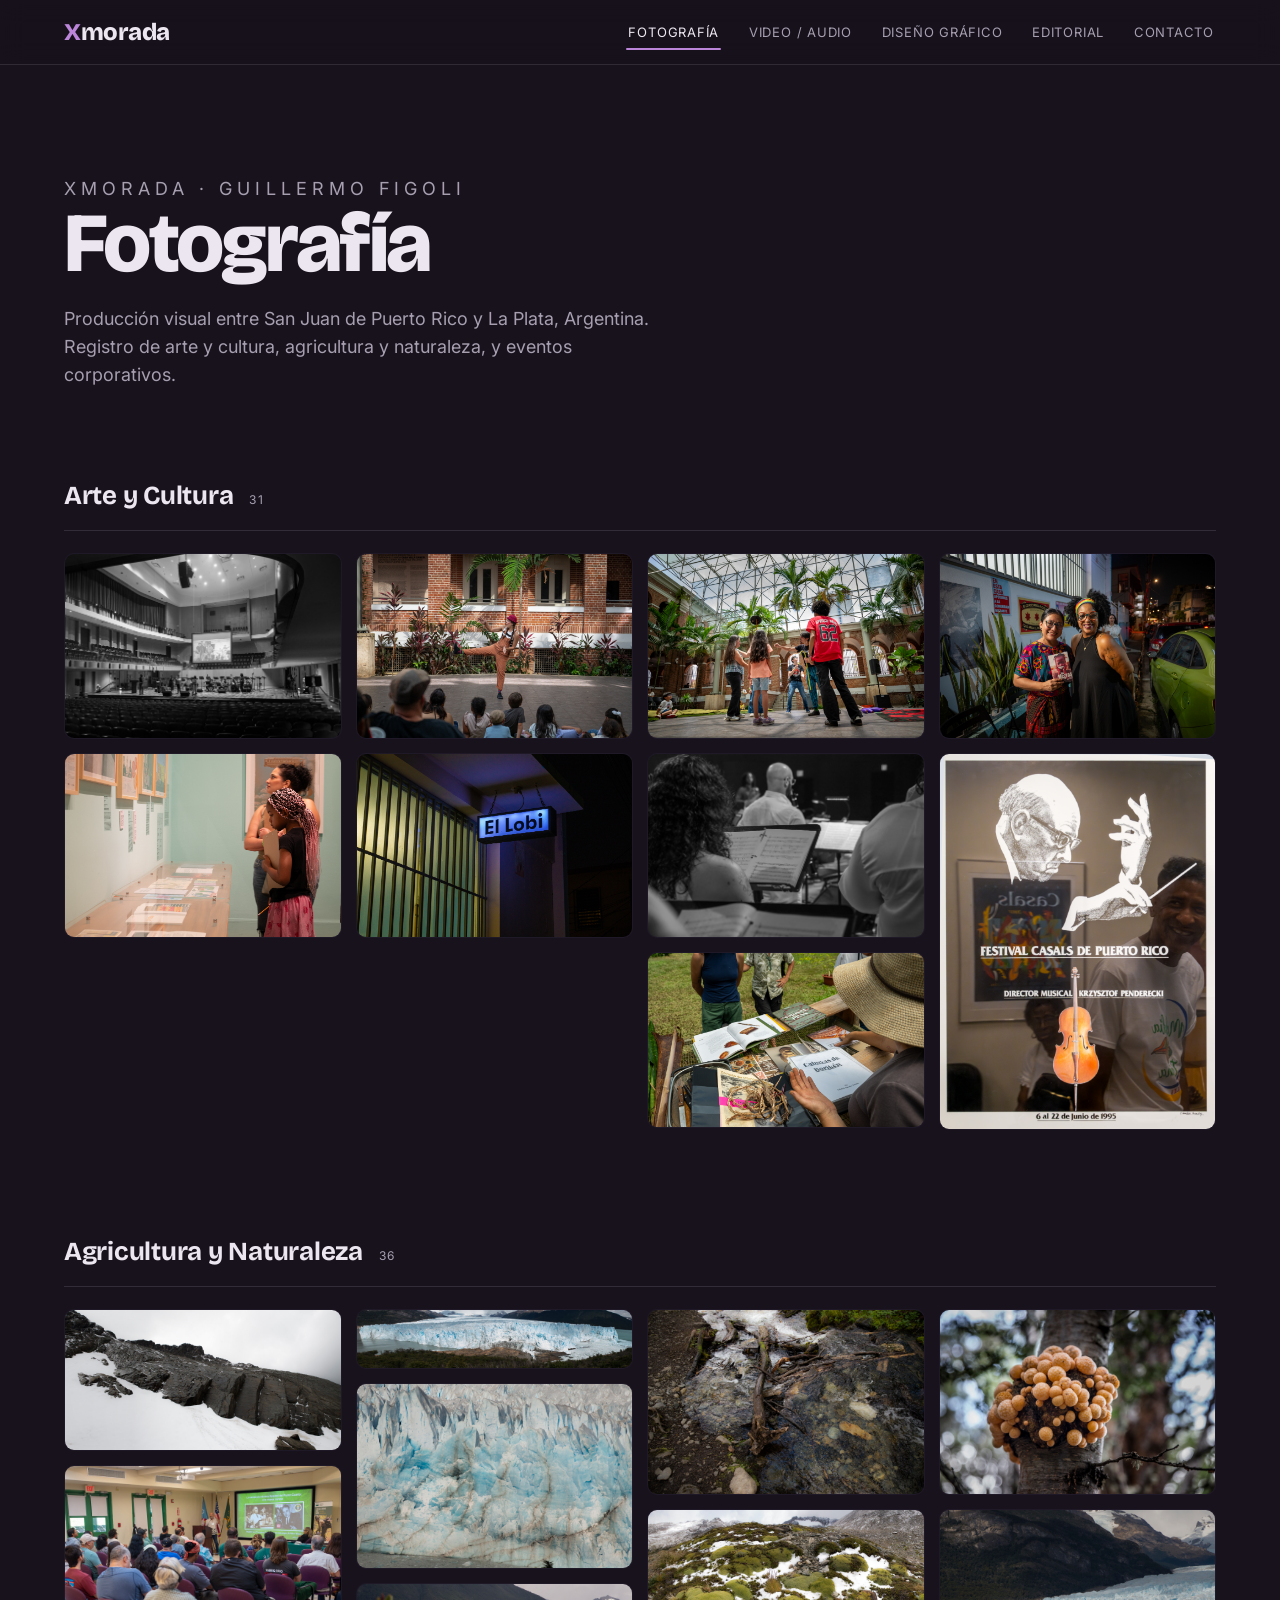
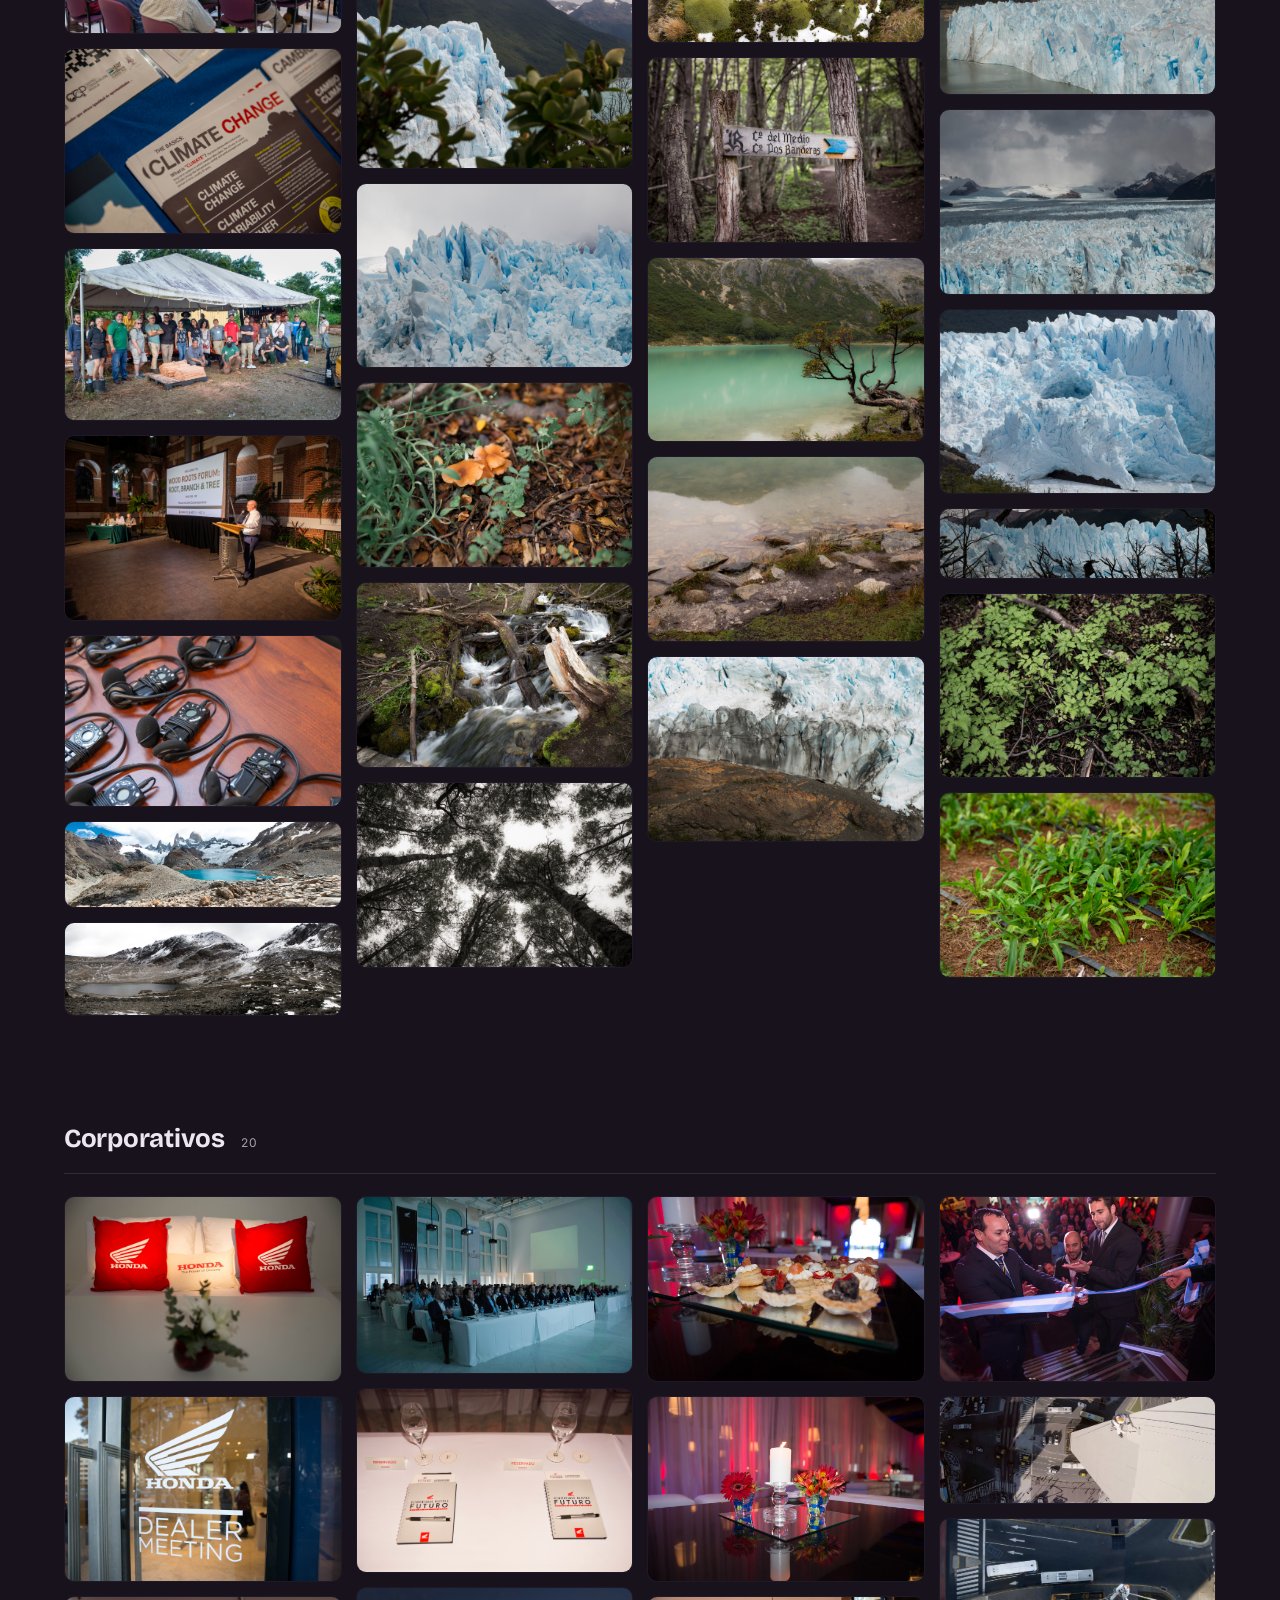
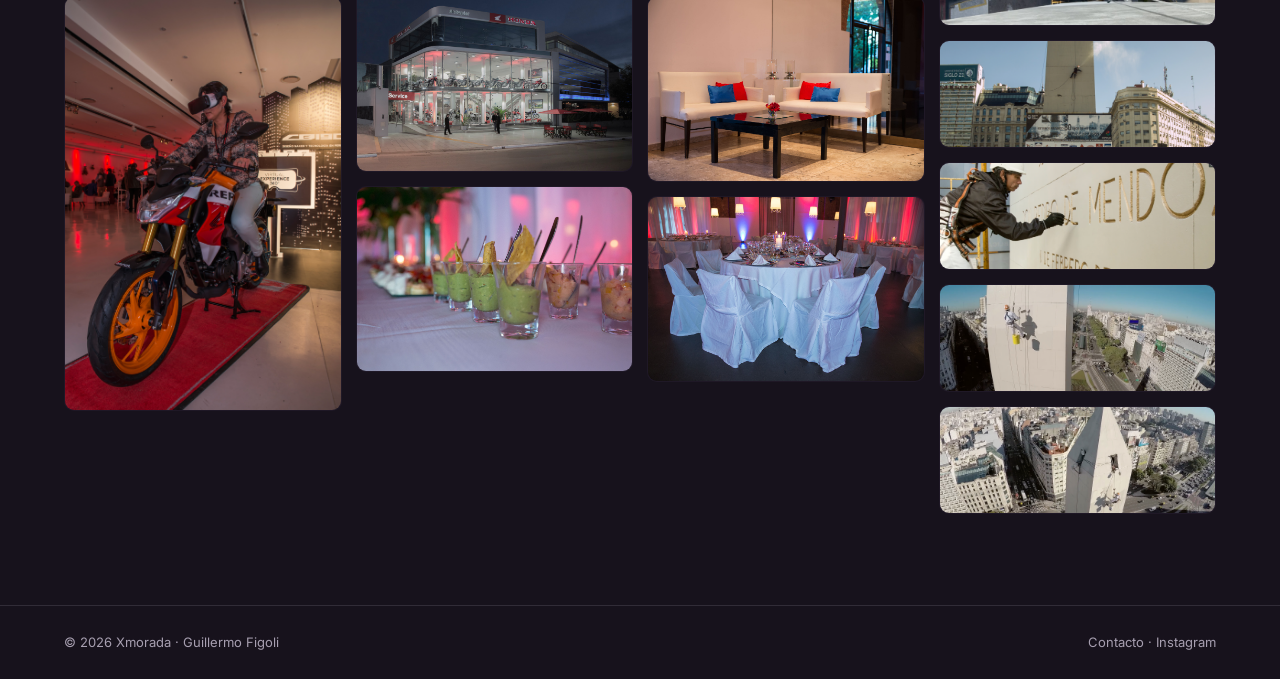
==== index.html @ b13bae8c "Sitio estático Xmorada" ====
<!DOCTYPE html>
<html lang="es">
<head>
<meta charset="utf-8">
<meta name="viewport" content="width=device-width, initial-scale=1">
<title>Xmorada — Fotografía, diseño audiovisual y gráfico</title>
<meta name="description" content="Xmorada — Fotografía, diseño audiovisual y gráfico. Guillermo Figoli, San Juan (PR) / La Plata (AR).">
<link rel="preconnect" href="https://fonts.googleapis.com">
<link rel="preconnect" href="https://fonts.gstatic.com" crossorigin>
<link href="https://fonts.googleapis.com/css2?family=Bricolage+Grotesque:opsz,wght@12..96,600;12..96,700;12..96,800&family=Inter:wght@400;500;600&display=swap" rel="stylesheet">
<link rel="stylesheet" href="assets/style.css">
</head>
<body data-page="foto">
  <header class="topbar">
    <div class="topbar__inner">
      <a class="wordmark" href="index.html"><b>X</b>morada</a>
      <button class="nav-toggle" aria-label="Menú">&#9776;</button>
      <nav class="nav">
        <a href="index.html" aria-current="page">Fotografía</a>
        <a href="video-audio.html">Video / Audio</a>
        <a href="diseno-grafico.html">Diseño Gráfico</a>
        <a href="editorial.html">Editorial</a>
        <a href="contacto.html">Contacto</a>
      </nav>
    </div>
  </header>

  <section class="hero">
    <p class="hero__eyebrow">Xmorada &middot; Guillermo Figoli</p>
    <h1>Fotografía</h1>
    <p>Producción visual entre San Juan de Puerto Rico y La Plata, Argentina. Registro de arte y cultura, agricultura y naturaleza, y eventos corporativos.</p>
  </section>
  
  <main id="galleries"></main>

  <footer class="foot">
    <div class="foot__inner">
      <span>&copy; 2026 Xmorada &middot; Guillermo Figoli</span>
      <span><a href="contacto.html">Contacto</a> &middot; <a href="https://www.instagram.com/guillermo_figoli" target="_blank" rel="noopener">Instagram</a></span>
    </div>
  </footer>

  <script src="assets/data.js"></script>
  <script src="assets/gallery.js"></script>
</body>
</html>
---- assets/style.css ----
/* ===========================================================
   Xmorada — Guillermo Figoli. Portfolio estático.
   Identidad: canvas "morada" (plum) oscuro + acento orquídea.
   =========================================================== */
:root{
  --bg:#17121c;
  --bg-2:#1f1826;
  --bg-3:#271f30;
  --ink:#ece6f0;
  --ink-dim:#a79fb0;
  --line:rgba(236,230,240,.12);
  --accent:#bb86d9;
  --accent-2:#8a4fb0;
  --maxw:1360px;
  --pad:clamp(20px,5vw,64px);
  --font-display:"Bricolage Grotesque",-apple-system,system-ui,sans-serif;
  --font-body:"Inter",-apple-system,system-ui,sans-serif;
}

*{box-sizing:border-box}
html{scroll-behavior:smooth}
body{
  margin:0;background:var(--bg);color:var(--ink);
  font-family:var(--font-body);font-size:16px;line-height:1.55;
  -webkit-font-smoothing:antialiased;
}
a{color:inherit;text-decoration:none}
img{display:block;max-width:100%}

/* ---------- top bar ---------- */
.topbar{
  position:sticky;top:0;z-index:50;
  background:color-mix(in srgb,var(--bg) 82%,transparent);
  backdrop-filter:saturate(140%) blur(12px);
  border-bottom:1px solid var(--line);
}
.topbar__inner{
  max-width:var(--maxw);margin:0 auto;padding:16px var(--pad);
  display:flex;align-items:center;justify-content:space-between;gap:24px;
}
.wordmark{
  font-family:var(--font-display);font-weight:800;font-size:24px;
  letter-spacing:-.02em;line-height:1;white-space:nowrap;
}
.wordmark b{color:var(--accent);font-weight:800}
.nav{display:flex;gap:clamp(10px,2vw,28px);flex-wrap:wrap;align-items:center}
.nav a{
  font-size:13px;letter-spacing:.06em;text-transform:uppercase;
  color:var(--ink-dim);padding:6px 2px;position:relative;transition:color .18s;
}
.nav a:hover{color:var(--ink)}
.nav a[aria-current="page"]{color:var(--ink)}
.nav a[aria-current="page"]::after{
  content:"";position:absolute;left:0;right:0;bottom:-2px;height:2px;
  background:var(--accent);border-radius:2px;
}
.nav-toggle{display:none;background:none;border:0;color:var(--ink);cursor:pointer;padding:6px}

/* ---------- page hero ---------- */
.hero{max-width:var(--maxw);margin:0 auto;padding:clamp(40px,7vw,90px) var(--pad) clamp(20px,3vw,36px)}
.hero__eyebrow{
  font-size:12px;letter-spacing:.28em;text-transform:uppercase;color:var(--accent);
  margin:0 0 14px;
}
.hero h1{
  font-family:var(--font-display);font-weight:800;letter-spacing:-.03em;
  font-size:clamp(38px,8vw,84px);line-height:.98;margin:0;
}
.hero p{max-width:56ch;color:var(--ink-dim);margin:20px 0 0;font-size:clamp(15px,1.6vw,18px)}

/* ---------- section ---------- */
.section{max-width:var(--maxw);margin:0 auto;padding:clamp(28px,4vw,52px) var(--pad)}
.section__head{
  display:flex;align-items:baseline;gap:16px;margin:0 0 22px;
  padding-bottom:14px;border-bottom:1px solid var(--line);
}
.section__title{
  font-family:var(--font-display);font-weight:700;letter-spacing:-.01em;
  font-size:clamp(18px,2.4vw,26px);margin:0;
}
.section__count{font-size:12px;color:var(--ink-dim);letter-spacing:.1em}
.section__desc{color:var(--ink-dim);margin:-6px 0 22px;font-size:14px}
.section__desc a{color:var(--accent);border-bottom:1px solid transparent;transition:border-color .18s}
.section__desc a:hover{border-color:var(--accent)}

/* ---------- masonry ---------- */
.grid{column-gap:14px;column-count:4}
@media(max-width:1100px){.grid{column-count:3}}
@media(max-width:760px){.grid{column-count:2}}
@media(max-width:440px){.grid{column-count:1}}
.grid.tight{column-count:6}
@media(max-width:1100px){.grid.tight{column-count:4}}
@media(max-width:760px){.grid.tight{column-count:3}}
@media(max-width:440px){.grid.tight{column-count:2}}

.tile{
  break-inside:avoid;margin:0 0 14px;position:relative;
  border-radius:10px;overflow:hidden;background:var(--bg-2);
  cursor:zoom-in;display:block;
  border:1px solid transparent;transition:border-color .2s,transform .2s;
  user-select:none;-webkit-user-select:none;
}
.tile img{width:100%;height:auto;transition:opacity .4s;opacity:0;-webkit-user-drag:none;user-select:none;-webkit-user-select:none}
.tile img.loaded{opacity:1}
.tile:hover{border-color:var(--accent);transform:translateY(-2px)}
.tile.video::after{
  content:"";position:absolute;inset:0;display:grid;place-items:center;
  background:rgba(23,18,28,.28);
}
.tile.video::before{
  content:"";position:absolute;z-index:2;top:50%;left:50%;
  width:0;height:0;transform:translate(-40%,-50%);
  border-left:22px solid var(--ink);border-top:13px solid transparent;
  border-bottom:13px solid transparent;filter:drop-shadow(0 2px 6px rgba(0,0,0,.5));
  pointer-events:none;
}

/* ---------- notice ---------- */
.notice{
  max-width:var(--maxw);margin:0 auto;padding:0 var(--pad);
}
.notice__box{
  background:var(--bg-2);border:1px solid var(--line);border-left:3px solid var(--accent);
  border-radius:10px;padding:16px 18px;color:var(--ink-dim);font-size:14px;
}

/* ---------- contact ---------- */
.contact{
  max-width:var(--maxw);margin:0 auto;padding:clamp(20px,3vw,40px) var(--pad) clamp(60px,8vw,100px);
  display:grid;grid-template-columns:1.1fr .9fr;gap:clamp(28px,5vw,64px);
}
@media(max-width:820px){.contact{grid-template-columns:1fr}}
.field{margin:0 0 16px}
.field label{display:block;font-size:12px;letter-spacing:.1em;text-transform:uppercase;color:var(--ink-dim);margin:0 0 7px}
.field input,.field textarea{
  width:100%;background:var(--bg-2);border:1px solid var(--line);color:var(--ink);
  border-radius:9px;padding:12px 14px;font:inherit;font-size:15px;transition:border-color .18s;
}
.field input:focus,.field textarea:focus{outline:none;border-color:var(--accent)}
.field textarea{min-height:130px;resize:vertical}
.btn{
  display:inline-block;background:var(--accent);color:#1a1020;font-weight:600;
  border:0;border-radius:9px;padding:13px 22px;font:inherit;font-size:15px;cursor:pointer;
  transition:filter .18s,transform .1s;
}
.btn:hover{filter:brightness(1.08)}
.btn:active{transform:translateY(1px)}
.channels{list-style:none;margin:0;padding:0}
.channels li{padding:16px 0;border-bottom:1px solid var(--line)}
.channels .k{font-size:12px;letter-spacing:.1em;text-transform:uppercase;color:var(--ink-dim);margin:0 0 4px}
.channels .v{font-size:17px}
.channels a.v{color:var(--accent);transition:filter .18s}
.channels a.v:hover{filter:brightness(1.12)}

/* ---------- footer ---------- */
.foot{
  border-top:1px solid var(--line);margin-top:40px;
}
.foot__inner{
  max-width:var(--maxw);margin:0 auto;padding:26px var(--pad);
  display:flex;flex-wrap:wrap;gap:12px 28px;align-items:center;justify-content:space-between;
  color:var(--ink-dim);font-size:13px;
}
.foot a{color:var(--ink-dim)}
.foot a:hover{color:var(--accent)}

/* ---------- lightbox ---------- */
.lb{
  position:fixed;inset:0;z-index:100;display:none;
  background:rgba(11,8,14,.94);backdrop-filter:blur(6px);
  align-items:center;justify-content:center;
  user-select:none;-webkit-user-select:none;-webkit-touch-callout:none;
}
.lb.open{display:flex}
.lb img{max-width:92vw;max-height:86vh;border-radius:6px;box-shadow:0 20px 60px rgba(0,0,0,.6);cursor:zoom-in;transition:transform .2s ease;will-change:transform;user-select:none;-webkit-user-select:none;-webkit-user-drag:none}
.lb img.zoom{transform:scale(2.6);cursor:zoom-out}
.lb__video{display:none;width:min(92vw,1200px);aspect-ratio:16/9;max-height:86vh;box-shadow:0 20px 60px rgba(0,0,0,.6);border-radius:6px;overflow:hidden;background:#000}
.lb__video iframe{width:100%;height:100%;border:0;display:block}
.lb__cap{
  position:absolute;bottom:20px;left:0;right:0;text-align:center;
  color:var(--ink-dim);font-size:13px;padding:0 20px;
}
.lb__btn{
  position:absolute;background:none;border:0;color:var(--ink);cursor:pointer;
  font-size:34px;line-height:1;padding:14px;opacity:.75;transition:opacity .15s;
}
.lb__btn:hover{opacity:1}
.lb__close{top:10px;right:14px}
.lb__prev{left:6px;top:50%;transform:translateY(-50%);font-size:44px}
.lb__next{right:6px;top:50%;transform:translateY(-50%);font-size:44px}
@media(max-width:600px){.lb__prev,.lb__next{font-size:32px}}

/* ---------- mobile nav ---------- */
@media(max-width:720px){
  .nav-toggle{display:block}
  .nav{
    position:absolute;top:100%;left:0;right:0;background:var(--bg-2);
    border-bottom:1px solid var(--line);flex-direction:column;align-items:flex-start;
    gap:0;padding:8px var(--pad) 16px;display:none;
  }
  .nav.open{display:flex}
  .nav a{padding:12px 0;width:100%;border-bottom:1px solid var(--line)}
  .nav a[aria-current="page"]::after{display:none}
}

@media(prefers-reduced-motion:reduce){
  *{transition:none!important;scroll-behavior:auto!important}
}
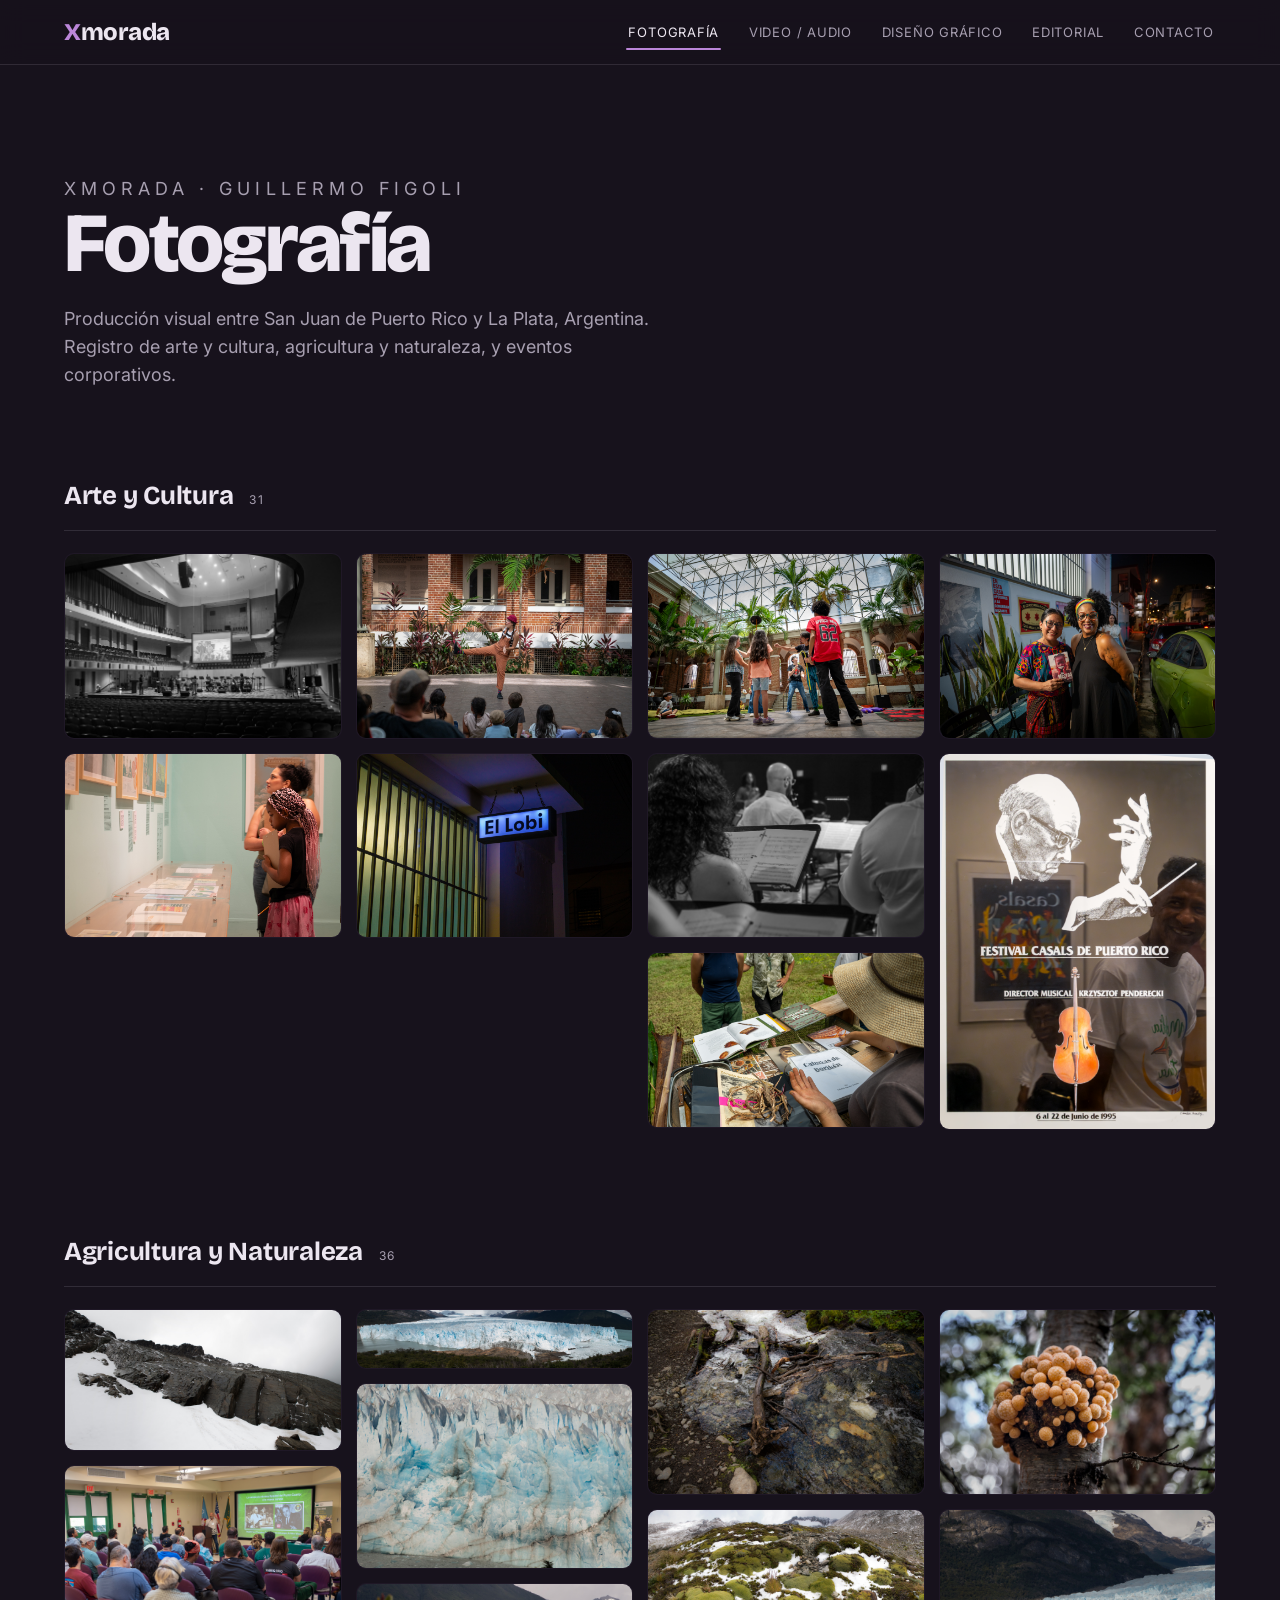
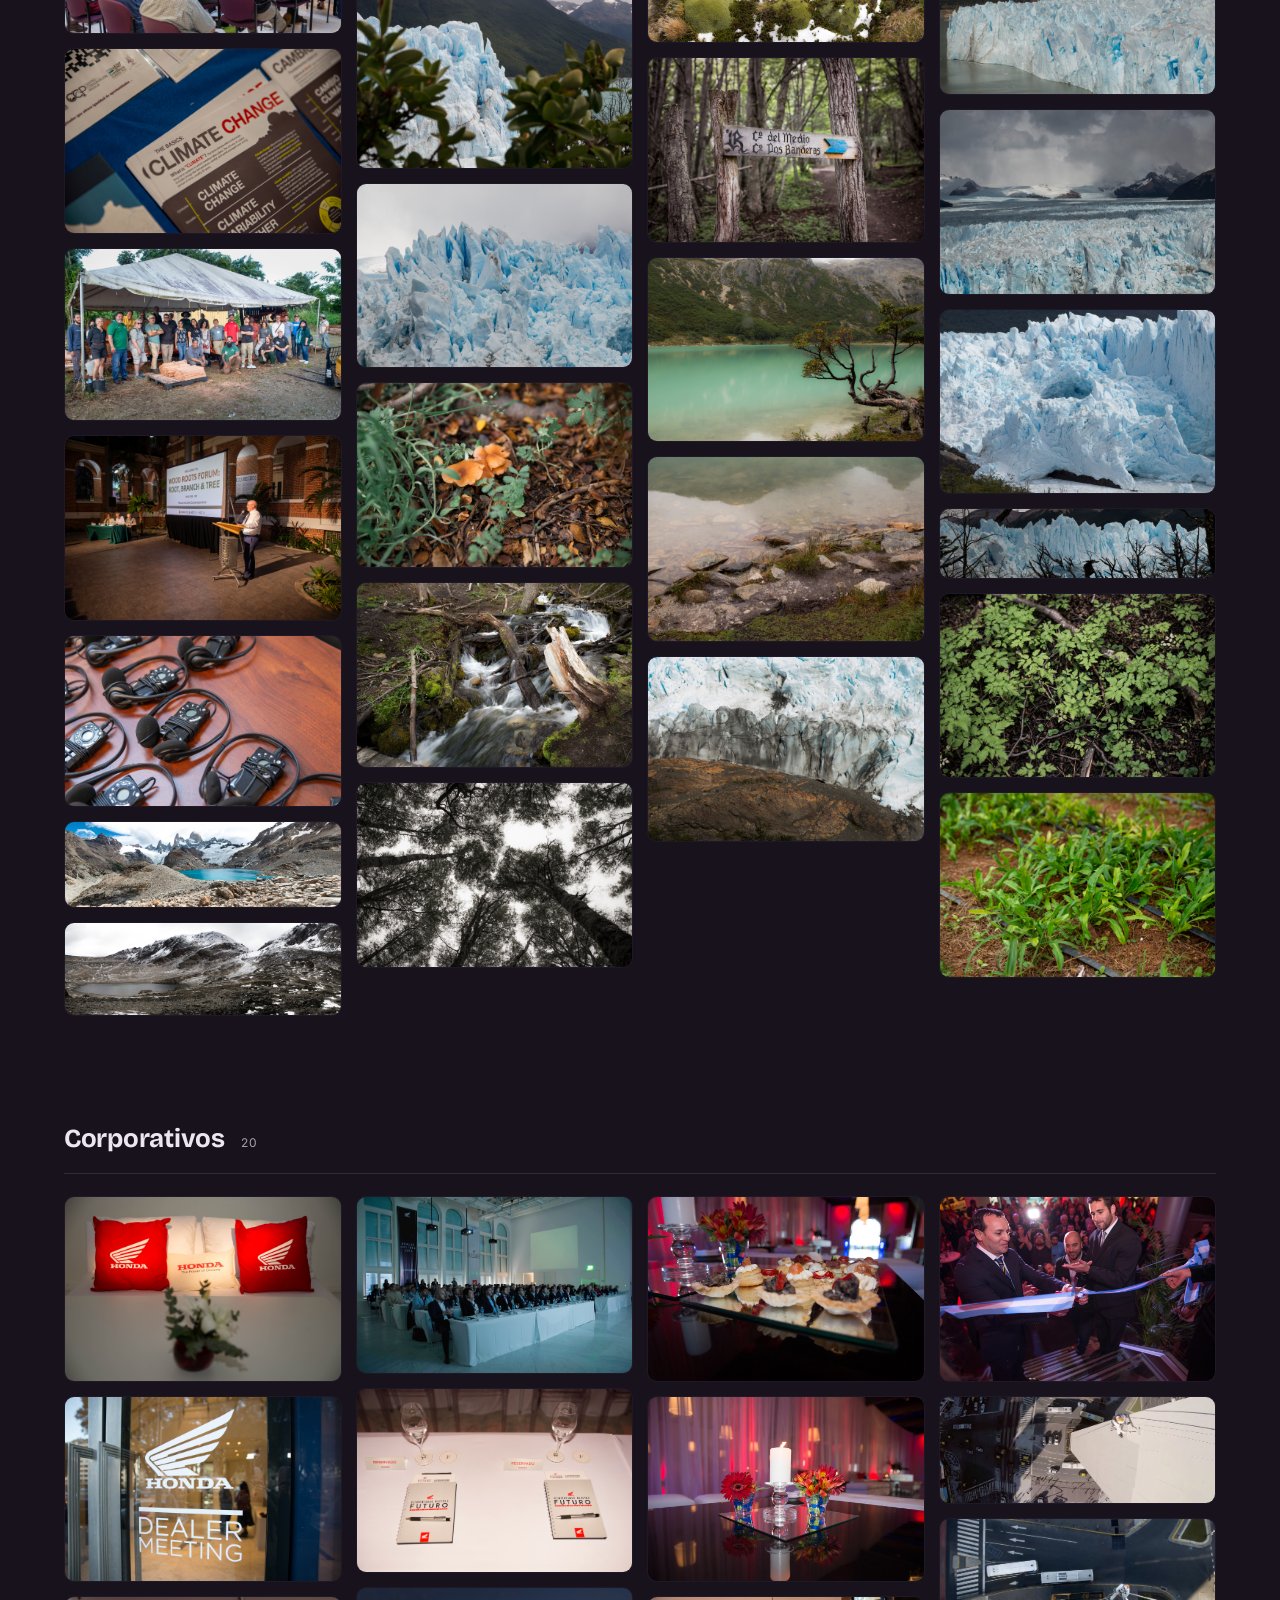
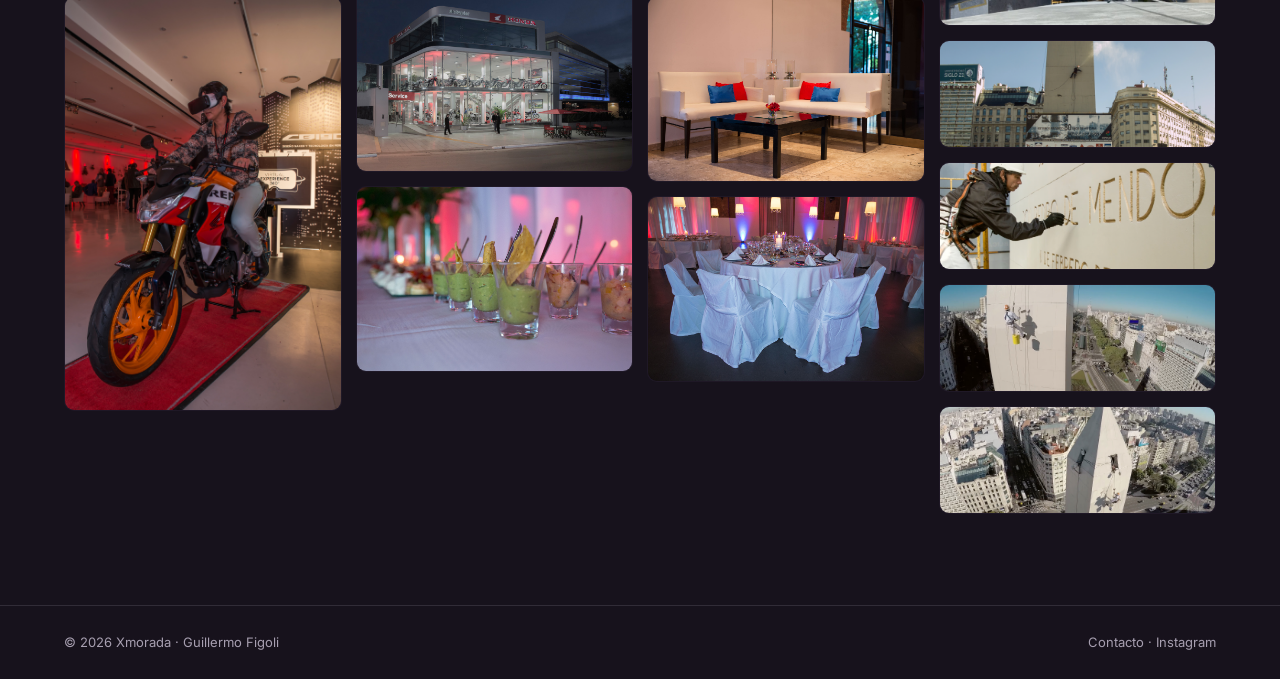
==== commit 0f51ca0f: "Add files via upload" ====
--- a/index.html
+++ b/index.html
@@ -5,6 +5,14 @@
 <meta name="viewport" content="width=device-width, initial-scale=1">
 <title>Xmorada — Fotografía, diseño audiovisual y gráfico</title>
 <meta name="description" content="Xmorada — Fotografía, diseño audiovisual y gráfico. Guillermo Figoli, San Juan (PR) / La Plata (AR).">
+<link rel="canonical" href="https://www.xmorada.com/">
+<link rel="icon" href="assets/favicon.svg" type="image/svg+xml">
+<meta property="og:type" content="website">
+<meta property="og:site_name" content="Xmorada">
+<meta property="og:title" content="Xmorada — Fotografía, diseño audiovisual y gráfico">
+<meta property="og:description" content="Xmorada — Fotografía, diseño audiovisual y gráfico. Guillermo Figoli, San Juan (PR) / La Plata (AR).">
+<meta property="og:url" content="https://www.xmorada.com/">
+<meta name="twitter:card" content="summary_large_image">
 <link rel="preconnect" href="https://fonts.googleapis.com">
 <link rel="preconnect" href="https://fonts.gstatic.com" crossorigin>
 <link href="https://fonts.googleapis.com/css2?family=Bricolage+Grotesque:opsz,wght@12..96,600;12..96,700;12..96,800&family=Inter:wght@400;500;600&display=swap" rel="stylesheet">
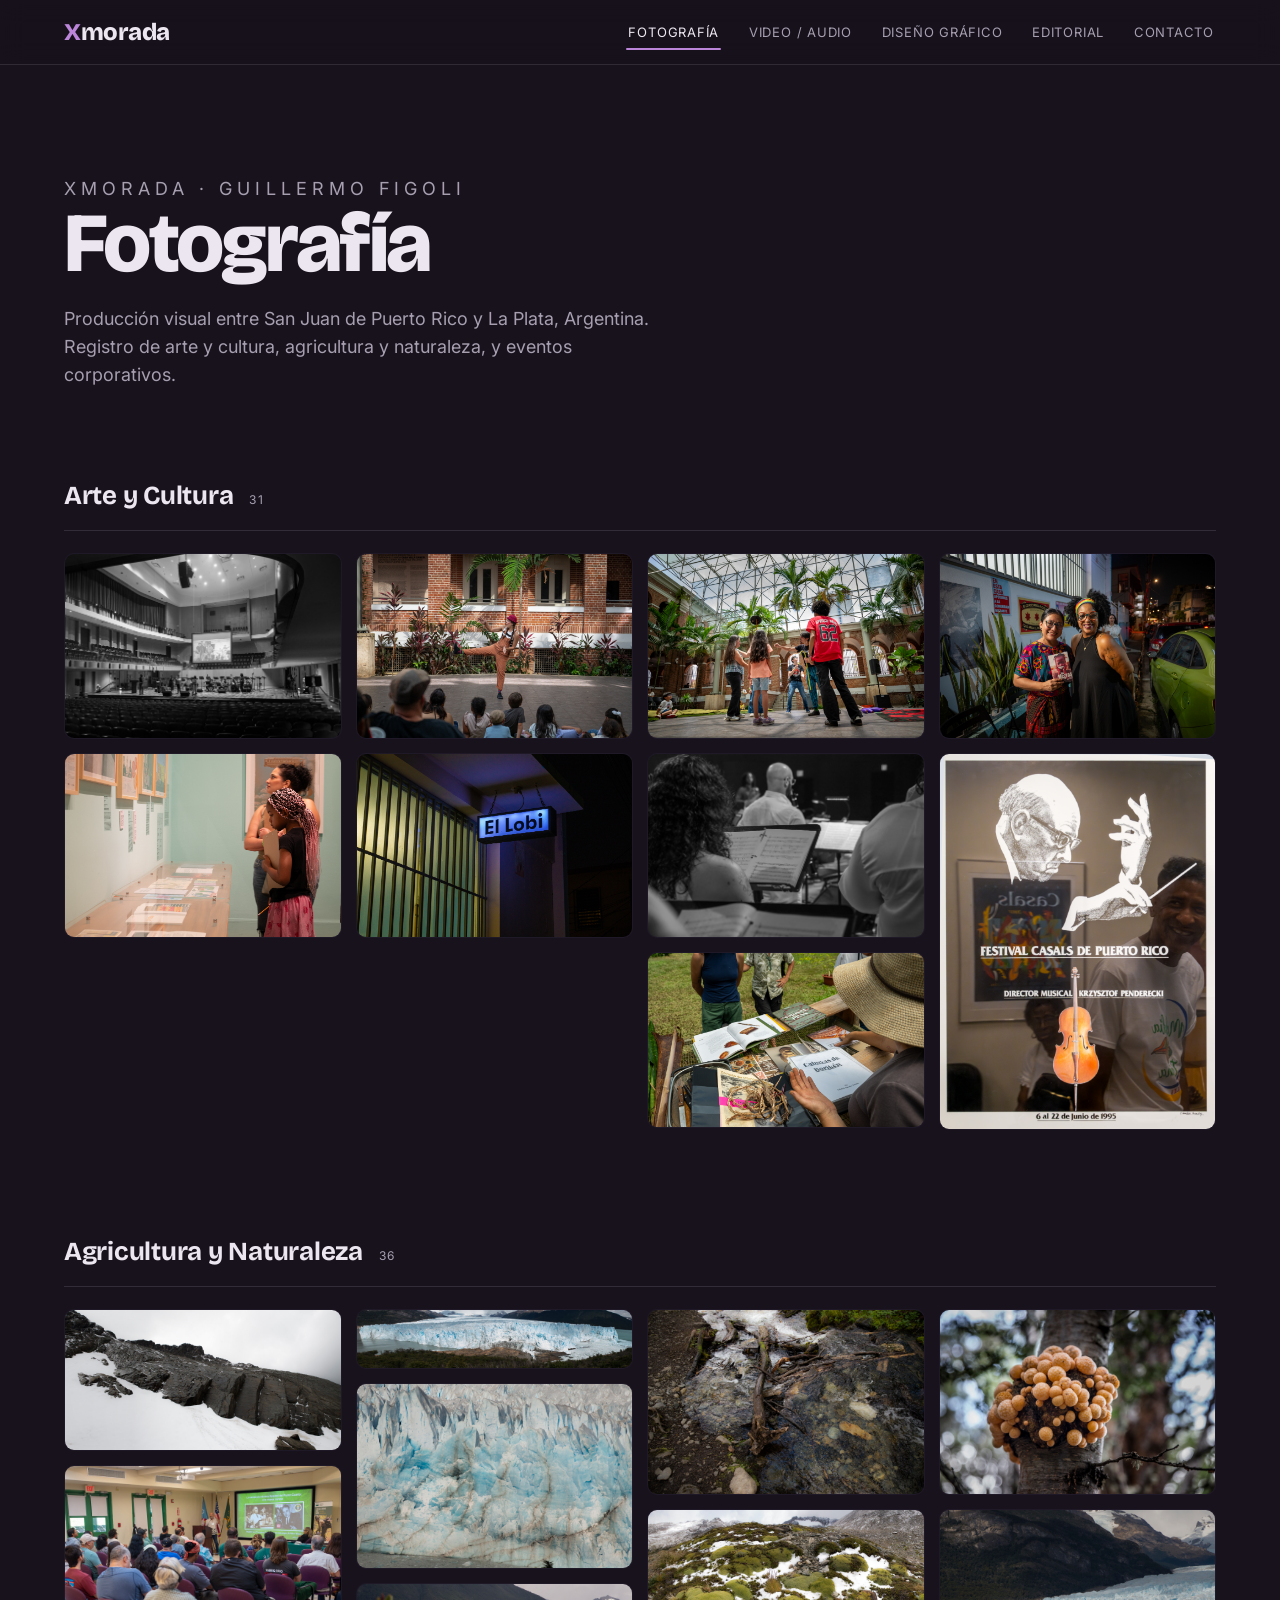
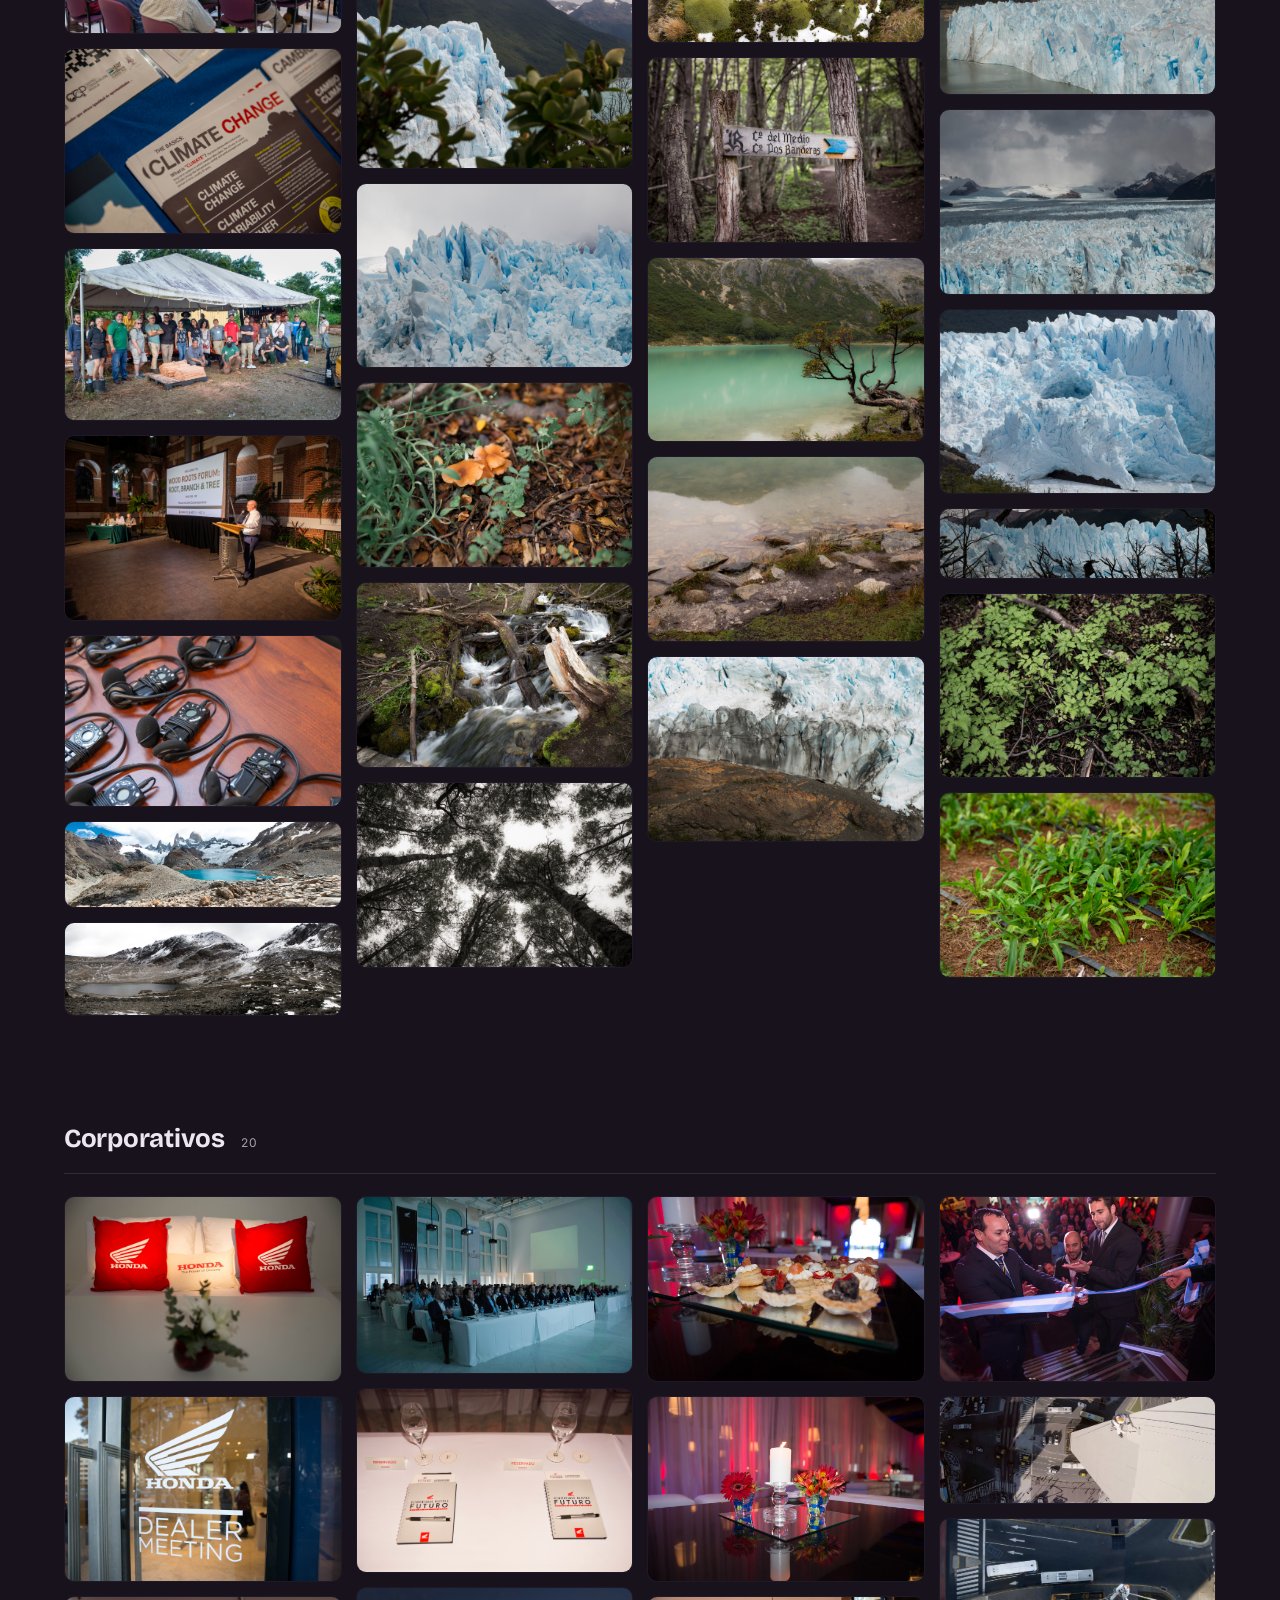
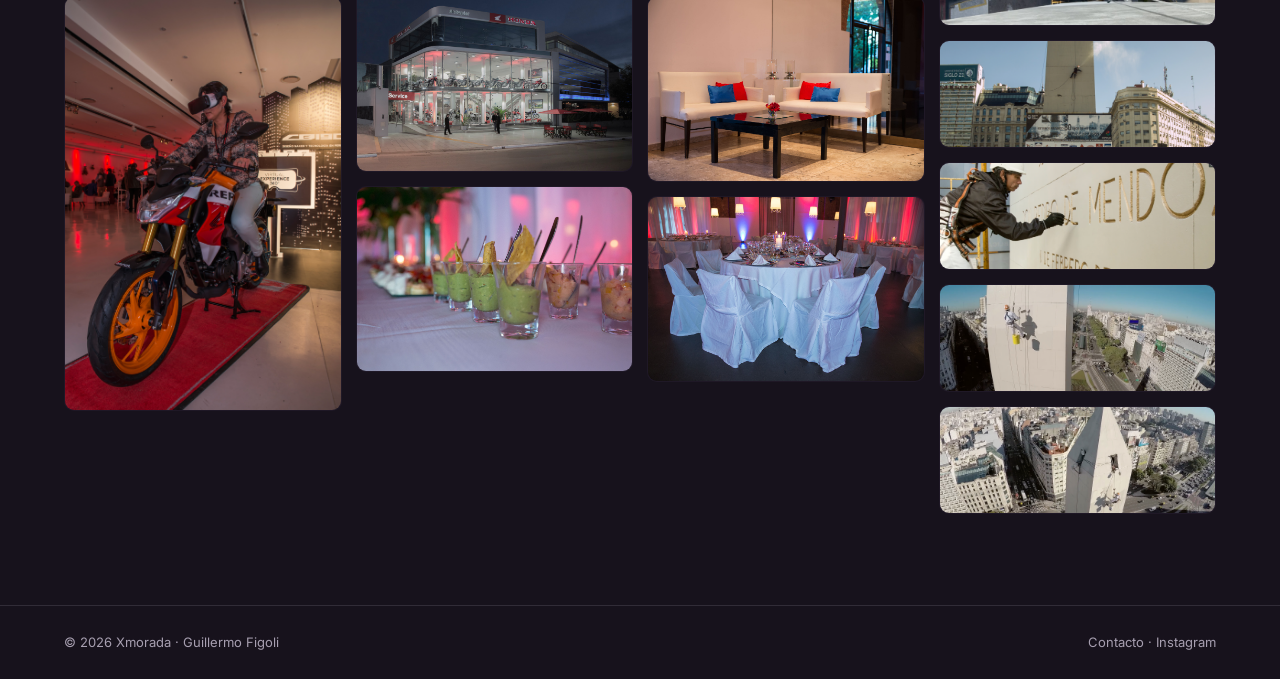
==== commit 07f7ba64: "Update index.html" ====
--- a/index.html
+++ b/index.html
@@ -5,13 +5,13 @@
 <meta name="viewport" content="width=device-width, initial-scale=1">
 <title>Xmorada — Fotografía, diseño audiovisual y gráfico</title>
 <meta name="description" content="Xmorada — Fotografía, diseño audiovisual y gráfico. Guillermo Figoli, San Juan (PR) / La Plata (AR).">
-<link rel="canonical" href="https://www.xmorada.com/">
+<link rel="canonical" href="https://xmorada.com/">
 <link rel="icon" href="assets/favicon.svg" type="image/svg+xml">
 <meta property="og:type" content="website">
 <meta property="og:site_name" content="Xmorada">
 <meta property="og:title" content="Xmorada — Fotografía, diseño audiovisual y gráfico">
 <meta property="og:description" content="Xmorada — Fotografía, diseño audiovisual y gráfico. Guillermo Figoli, San Juan (PR) / La Plata (AR).">
-<meta property="og:url" content="https://www.xmorada.com/">
+<meta property="og:url" content="https://xmorada.com/">
 <meta name="twitter:card" content="summary_large_image">
 <link rel="preconnect" href="https://fonts.googleapis.com">
 <link rel="preconnect" href="https://fonts.gstatic.com" crossorigin>
